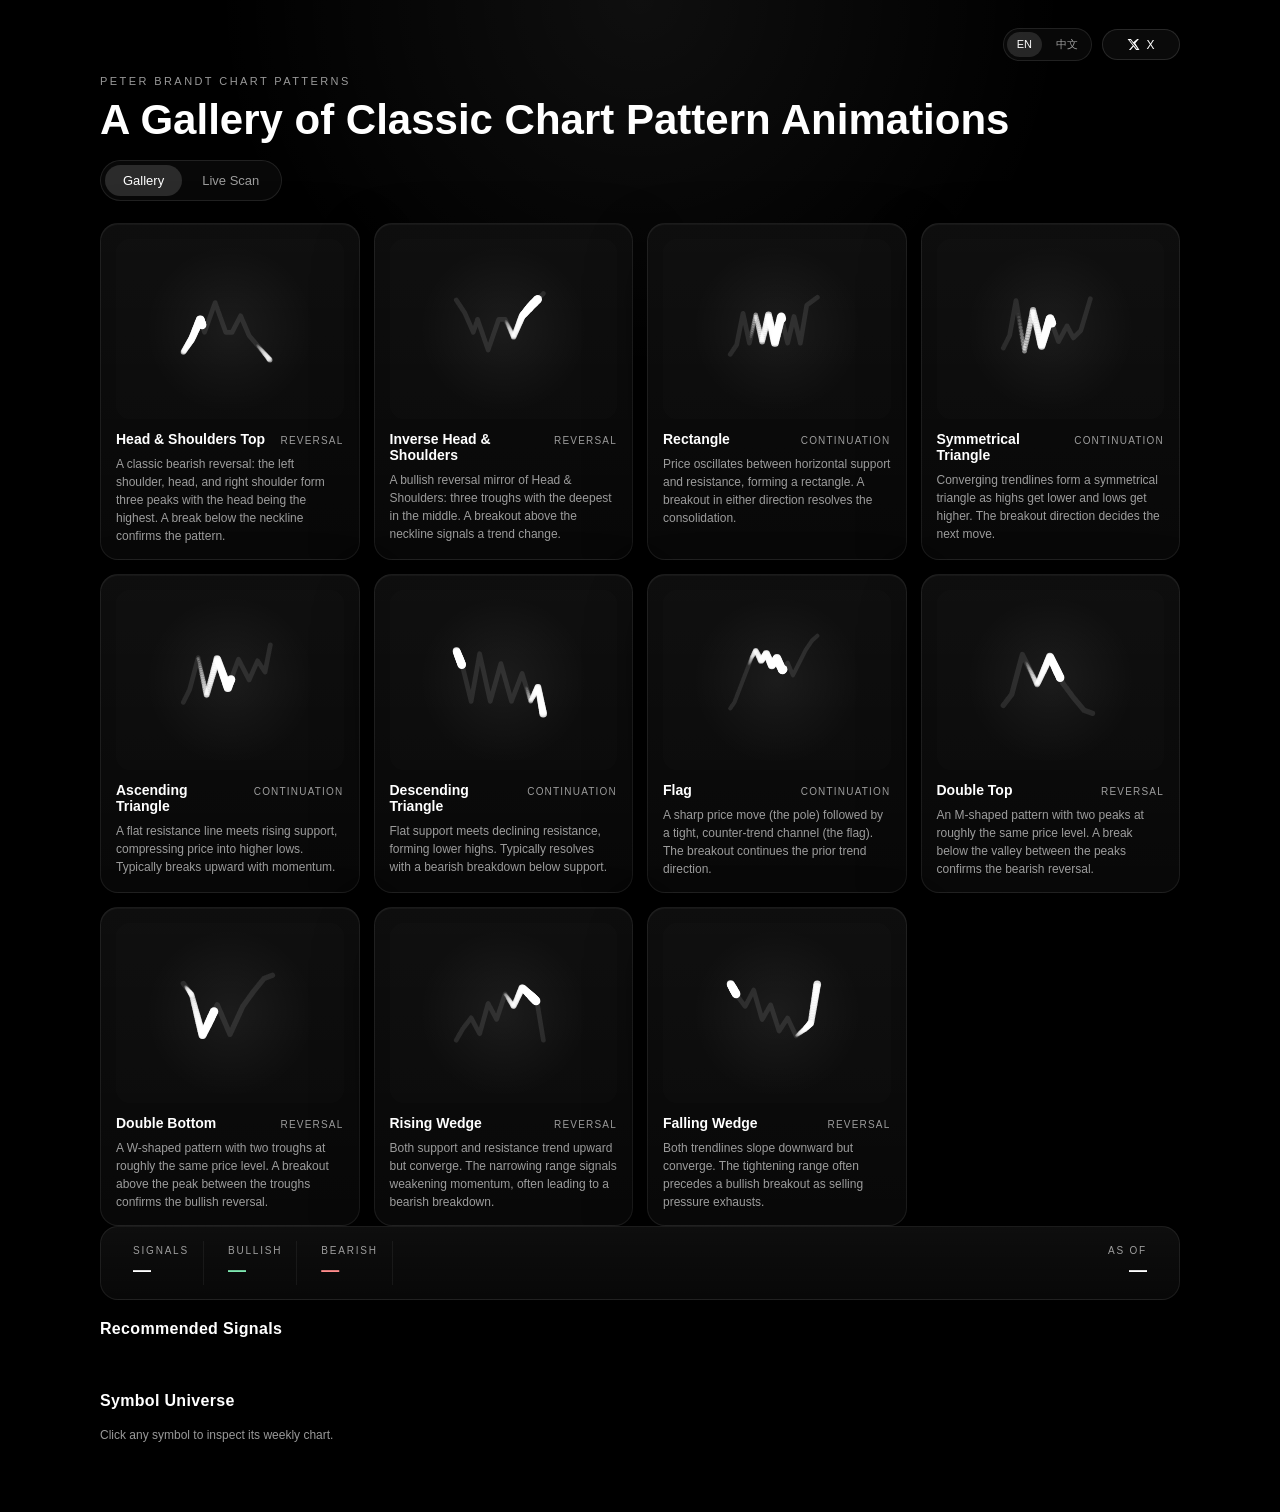
==== index.html @ 1c290e14 "feat: bring Symbol Universe back inside Live Scan tab Scan tab now has two sections stacked:   1. Re" ====
<!DOCTYPE html>
<html lang="en">
  <head>
    <meta charset="UTF-8" />
    <meta name="viewport" content="width=device-width, initial-scale=1.0" />
    <title>Chart Pattern Loaders — Peter Brandt</title>
    <link rel="stylesheet" href="./style.css?v=10" />
  </head>
  <body>
    <main class="page">
      <section class="hero">
        <div class="hero-bar">
          <div class="lang-switch" role="group" aria-label="Language switch">
            <button id="lang-en" class="lang-button is-active" type="button">EN</button>
            <button id="lang-zh" class="lang-button" type="button">中文</button>
          </div>
          <a
            class="repo-link"
            href="https://x.com/william69059201"
            target="_blank"
            rel="noreferrer"
          >
            <svg
              class="repo-link-icon"
              viewBox="0 0 24 24"
              aria-hidden="true"
              fill="currentColor"
            >
              <path
                d="M18.9 2H22l-6.77 7.74L23 22h-6.1l-4.77-6.24L6.67 22H3.56l7.24-8.28L1 2h6.26l4.31 5.7L18.9 2Zm-1.09 18h1.72L6.32 3.9H4.47L17.81 20Z"
              ></path>
            </svg>
            X
          </a>
        </div>
        <p id="hero-eyebrow" class="eyebrow">Mathematical Curve Motion</p>
        <h1 id="hero-title">A Gallery of Mathematical Loading Animations</h1>
        <nav class="view-tabs" role="tablist">
          <button id="tab-gallery" class="view-tab is-active" type="button" role="tab" data-view="gallery">Gallery</button>
          <button id="tab-scan" class="view-tab" type="button" role="tab" data-view="scan">Live Scan</button>
        </nav>
      </section>

      <section class="showcase" id="view-gallery">
        <section id="gallery" class="gallery" aria-label="Mathematical curve animation gallery"></section>
      </section>

      <section class="showcase scan-view" id="view-scan" hidden>
        <div class="scan-header">
          <div class="scan-summary" id="scan-summary">
            <div class="scan-summary-cell"><span class="scan-summary-label" data-sum-label="signals">Signals</span><span class="scan-summary-value" id="scan-signals">—</span></div>
            <div class="scan-summary-cell"><span class="scan-summary-label" data-sum-label="bullish">Bullish</span><span class="scan-summary-value scan-bull" id="scan-bullish">—</span></div>
            <div class="scan-summary-cell"><span class="scan-summary-label" data-sum-label="bearish">Bearish</span><span class="scan-summary-value scan-bear" id="scan-bearish">—</span></div>
            <div class="scan-summary-cell scan-summary-meta"><span class="scan-summary-label" data-sum-label="asof">As of</span><span class="scan-summary-value" id="scan-asof">—</span></div>
          </div>
        </div>
        <h2 class="scan-section-title" id="scan-candidates-title" data-scan-label="candidates">Recommended Signals</h2>
        <section id="scan-grid" class="scan-grid" aria-label="Weekly scan candidates"></section>
        <p id="scan-empty" class="scan-empty" hidden>Loading weekly scan data…</p>

        <h2 class="scan-section-title" id="universe-section-title" data-scan-label="universeTitle">Symbol Universe</h2>
        <p class="scan-section-hint" id="universe-section-hint" data-scan-label="universeHint">Click any symbol to inspect its weekly chart.</p>
        <div id="universe-groups" class="universe-groups"></div>
      </section>

    </main>

    <div id="viewer-modal" class="viewer-modal" aria-hidden="true">
      <div id="viewer-backdrop" class="viewer-backdrop"></div>
      <section id="viewer" class="viewer" aria-live="polite" role="dialog" aria-modal="true" aria-labelledby="viewer-title">
        <div class="viewer-preview">
          <div class="viewer-stage">
            <svg
              id="viewer-svg"
              class="viewer-svg"
              aria-hidden="true"
              viewBox="0 0 100 100"
              fill="none"
            >
              <g id="viewer-group">
                <path
                  id="viewer-path"
                  stroke="currentColor"
                  stroke-width="5"
                  stroke-linecap="round"
                  stroke-linejoin="round"
                  opacity="0.1"
                ></path>
              </g>
            </svg>
          </div>
          <div class="viewer-copy">
            <p id="viewer-tag" class="viewer-tag"></p>
            <h2 id="viewer-title" class="viewer-title"></h2>
            <p id="viewer-desc" class="viewer-desc"></p>
            <div class="viewer-section">
              <p id="viewer-trading-label" class="viewer-code-label">Trading Points</p>
              <dl id="viewer-trading" class="viewer-trading"></dl>
            </div>
            <div class="viewer-section">
              <p id="viewer-checklist-label" class="viewer-code-label">Checklist</p>
              <ul id="viewer-checklist" class="viewer-checklist"></ul>
            </div>
          </div>
        </div>

        <aside class="viewer-code-panel">
          <div class="viewer-code-head">
            <p id="viewer-code-label" class="viewer-code-label">Wisdom</p>
            <div class="viewer-actions">
              <button id="viewer-close" class="viewer-close" type="button">Close</button>
            </div>
          </div>
          <div id="viewer-code" class="viewer-code"></div>
          <div class="viewer-notes-block">
            <p id="viewer-notes-label" class="viewer-code-label">Brandt's Notes</p>
            <ul id="viewer-notes" class="viewer-notes"></ul>
          </div>
        </aside>
      </section>
    </div>

    <script src="./main.js?v=10"></script>
  </body>
</html>
---- style.css ----
:root {
  color-scheme: dark;
  --bg: #000;
  --panel: #050505;
  --panel-border: rgba(255, 255, 255, 0.08);
  --text: #fff;
  --muted: rgba(255, 255, 255, 0.6);
}

* {
  box-sizing: border-box;
}

html,
body {
  margin: 0;
  min-height: 100%;
}

body {
  font-family: "SF Pro Display", "PingFang SC", "Helvetica Neue", sans-serif;
  background:
    radial-gradient(circle at 50% 0%, rgba(255, 255, 255, 0.06), transparent 26%),
    #000;
  color: var(--text);
}

body.modal-open {
  overflow: hidden;
}

.page {
  min-height: 100vh;
  padding: 28px 20px 48px;
}

.hero {
  max-width: 1080px;
  margin: 0 auto 22px;
}

.hero-bar {
  display: flex;
  justify-content: flex-end;
  align-items: center;
  gap: 10px;
  margin-bottom: 14px;
}

.lang-switch {
  display: inline-flex;
  align-items: center;
  gap: 4px;
  padding: 3px;
  border-radius: 999px;
  border: 1px solid rgba(255, 255, 255, 0.1);
  background: rgba(255, 255, 255, 0.03);
}

.lang-button {
  appearance: none;
  border: 0;
  background: transparent;
  color: var(--muted);
  font: inherit;
  font-size: 11px;
  line-height: 1;
  padding: 7px 10px;
  border-radius: 999px;
  cursor: pointer;
}

.lang-button.is-active {
  background: rgba(255, 255, 255, 0.12);
  color: var(--text);
}

.repo-link {
  display: inline-flex;
  align-items: center;
  justify-content: center;
  gap: 6px;
  min-width: 78px;
  padding: 8px 11px;
  border-radius: 999px;
  border: 1px solid rgba(255, 255, 255, 0.12);
  background: rgba(255, 255, 255, 0.04);
  color: var(--text);
  text-decoration: none;
  font-size: 12px;
  line-height: 1;
  transition:
    background 180ms ease,
    border-color 180ms ease,
    transform 180ms ease;
}

.repo-link:hover {
  background: rgba(255, 255, 255, 0.08);
  border-color: rgba(255, 255, 255, 0.2);
  transform: translateY(-1px);
}

.repo-link-icon {
  width: 13px;
  height: 13px;
  flex-shrink: 0;
}

.repo-link-text {
  white-space: nowrap;
}

.showcase {
  max-width: 1080px;
  margin: 0 auto;
}

.eyebrow {
  margin: 0 0 10px;
  font-size: 11px;
  letter-spacing: 0.22em;
  text-transform: uppercase;
  color: var(--muted);
}

.hero h1 {
  margin: 0;
  font-size: clamp(24px, 4vw, 42px);
  line-height: 1.08;
  font-weight: 600;
}

.gallery {
  display: grid;
  grid-template-columns: repeat(auto-fit, minmax(220px, 1fr));
  gap: 14px;
}

.view-tabs {
  display: inline-flex;
  margin-top: 18px;
  padding: 4px;
  border-radius: 999px;
  border: 1px solid rgba(255, 255, 255, 0.1);
  background: rgba(255, 255, 255, 0.03);
  gap: 2px;
}

.view-tab {
  appearance: none;
  border: 0;
  background: transparent;
  color: var(--muted);
  font: inherit;
  font-size: 13px;
  line-height: 1;
  padding: 9px 18px;
  border-radius: 999px;
  cursor: pointer;
  transition: background 180ms ease, color 180ms ease;
}

.view-tab:hover {
  color: var(--text);
}

.view-tab.is-active {
  background: rgba(255, 255, 255, 0.14);
  color: var(--text);
}

.scan-view {
  display: flex;
  flex-direction: column;
  gap: 14px;
}

.scan-section-title {
  margin: 22px 0 4px;
  font-size: 16px;
  font-weight: 600;
  color: var(--text);
  letter-spacing: 0.02em;
}

.scan-section-title:first-of-type {
  margin-top: 6px;
}

.scan-section-hint {
  margin: 0 0 8px;
  color: var(--muted);
  font-size: 12px;
}

.scan-header {
  display: flex;
  justify-content: flex-start;
}

.scan-summary {
  display: flex;
  flex-wrap: wrap;
  gap: 10px;
  padding: 14px 18px;
  border: 1px solid var(--panel-border);
  border-radius: 18px;
  background:
    linear-gradient(180deg, rgba(255, 255, 255, 0.035), rgba(255, 255, 255, 0.01)),
    var(--panel);
  width: 100%;
}

.scan-summary-cell {
  display: flex;
  flex-direction: column;
  gap: 4px;
  min-width: 78px;
  padding: 4px 14px;
  border-right: 1px solid rgba(255, 255, 255, 0.06);
}

.scan-summary-cell:last-child {
  border-right: 0;
}

.scan-summary-meta {
  margin-left: auto;
  text-align: right;
}

.scan-summary-label {
  font-size: 10px;
  letter-spacing: 0.18em;
  text-transform: uppercase;
  color: var(--muted);
}

.scan-summary-value {
  font-size: 18px;
  font-weight: 600;
  color: var(--text);
}

.scan-bull { color: #7ee7b0; }
.scan-bear { color: #ff8c8c; }

.scan-empty {
  margin: 20px auto;
  color: var(--muted);
  font-size: 13px;
  text-align: center;
}

.scan-grid {
  display: grid;
  grid-template-columns: repeat(auto-fit, minmax(260px, 1fr));
  gap: 14px;
}

.scan-card {
  position: relative;
  padding: 16px;
  border: 1px solid var(--panel-border);
  border-radius: 18px;
  background:
    linear-gradient(180deg, rgba(255, 255, 255, 0.035), rgba(255, 255, 255, 0.01)),
    var(--panel);
  box-shadow:
    inset 0 1px 0 rgba(255, 255, 255, 0.04),
    0 24px 60px rgba(0, 0, 0, 0.36);
  cursor: pointer;
  transition: transform 180ms ease, border-color 180ms ease;
  display: flex;
  flex-direction: column;
  gap: 10px;
  text-decoration: none;
  color: inherit;
}

.scan-card:hover {
  transform: translateY(-2px);
  border-color: rgba(255, 255, 255, 0.2);
}

.scan-card-rank {
  position: absolute;
  top: 12px;
  right: 14px;
  font-family: "SF Mono", "JetBrains Mono", "Menlo", monospace;
  font-size: 10px;
  color: rgba(255, 255, 255, 0.3);
  letter-spacing: 0.08em;
}

.scan-card-head {
  display: flex;
  align-items: flex-start;
  justify-content: space-between;
  gap: 10px;
}

.scan-card-title {
  display: flex;
  flex-direction: column;
  gap: 3px;
  min-width: 0;
}

.scan-card-symbol {
  font-family: "SF Mono", "JetBrains Mono", "Menlo", monospace;
  font-size: 10px;
  letter-spacing: 0.1em;
  color: var(--muted);
}

.scan-card-name {
  font-size: 15px;
  font-weight: 600;
  color: var(--text);
  white-space: nowrap;
  overflow: hidden;
  text-overflow: ellipsis;
}

.scan-card-badge {
  font-size: 10px;
  padding: 4px 9px;
  border-radius: 999px;
  letter-spacing: 0.1em;
  text-transform: uppercase;
  font-weight: 600;
  white-space: nowrap;
}

.scan-card-badge.bull {
  background: rgba(126, 231, 176, 0.15);
  color: #7ee7b0;
  border: 1px solid rgba(126, 231, 176, 0.3);
}

.scan-card-badge.bear {
  background: rgba(255, 140, 140, 0.15);
  color: #ff8c8c;
  border: 1px solid rgba(255, 140, 140, 0.3);
}

.scan-card-badge.neutral {
  background: rgba(255, 255, 255, 0.06);
  color: rgba(255, 255, 255, 0.7);
  border: 1px solid rgba(255, 255, 255, 0.12);
}

.scan-card-strength {
  display: flex;
  align-items: baseline;
  gap: 10px;
  padding: 2px 0 4px;
}

.scan-card-final {
  font-family: "SF Mono", "JetBrains Mono", "Menlo", monospace;
  font-size: 13px;
  color: var(--muted);
}

.scan-card-patterns {
  display: flex;
  flex-wrap: wrap;
  gap: 6px;
}

.scan-pattern-chip {
  font-size: 11px;
  padding: 4px 9px;
  border-radius: 999px;
  border: 1px solid rgba(255, 255, 255, 0.1);
  background: rgba(255, 255, 255, 0.03);
  color: #f2f2f2;
}

.scan-pattern-chip.bull { border-color: rgba(126, 231, 176, 0.35); color: #9ff0c2; }
.scan-pattern-chip.bear { border-color: rgba(255, 140, 140, 0.35); color: #ffa8a8; }

.scan-card-score {
  color: #f5d87a;
  letter-spacing: 0.12em;
  font-size: 14px;
}

.universe-view {
  display: flex;
  flex-direction: column;
  gap: 20px;
}

.universe-header {
  padding: 14px 18px;
  border: 1px solid var(--panel-border);
  border-radius: 18px;
  background:
    linear-gradient(180deg, rgba(255, 255, 255, 0.035), rgba(255, 255, 255, 0.01)),
    var(--panel);
  display: flex;
  flex-direction: column;
  gap: 4px;
}

.universe-meta {
  display: flex;
  align-items: baseline;
  gap: 12px;
}

.universe-meta-label {
  font-size: 12px;
  letter-spacing: 0.16em;
  text-transform: uppercase;
  color: var(--muted);
}

.universe-meta-count {
  font-size: 24px;
  font-weight: 600;
  color: var(--text);
}

.universe-hint {
  margin: 0;
  font-size: 12px;
  color: var(--muted);
}

.universe-groups {
  display: flex;
  flex-direction: column;
  gap: 18px;
}

.universe-group {
  border: 1px solid var(--panel-border);
  border-radius: 18px;
  background:
    linear-gradient(180deg, rgba(255, 255, 255, 0.02), rgba(255, 255, 255, 0.005)),
    var(--panel);
  padding: 18px;
}

.universe-group-head {
  display: flex;
  align-items: baseline;
  justify-content: space-between;
  margin-bottom: 14px;
  gap: 12px;
}

.universe-group-title {
  font-size: 15px;
  font-weight: 600;
  color: var(--text);
  margin: 0;
}

.universe-group-count {
  font-size: 11px;
  letter-spacing: 0.14em;
  text-transform: uppercase;
  color: var(--muted);
}

.universe-grid {
  display: grid;
  grid-template-columns: repeat(auto-fill, minmax(200px, 1fr));
  gap: 10px;
}

.universe-cell {
  display: flex;
  flex-direction: column;
  gap: 6px;
  padding: 10px 12px;
  border-radius: 12px;
  border: 1px solid rgba(255, 255, 255, 0.06);
  background: rgba(255, 255, 255, 0.02);
  text-decoration: none;
  color: inherit;
  cursor: pointer;
  transition: background 150ms ease, border-color 150ms ease, transform 150ms ease;
}

.universe-cell:hover {
  background: rgba(255, 255, 255, 0.05);
  border-color: rgba(255, 255, 255, 0.18);
  transform: translateY(-1px);
}

.universe-cell-top {
  display: flex;
  align-items: center;
  justify-content: space-between;
  gap: 8px;
}

.universe-cell-symbol {
  font-family: "SF Mono", "JetBrains Mono", "Menlo", monospace;
  font-size: 10px;
  letter-spacing: 0.08em;
  color: var(--muted);
}

.universe-cell-chart {
  height: 48px;
  border-radius: 6px;
  background: rgba(255, 255, 255, 0.015);
  display: flex;
  align-items: stretch;
  overflow: hidden;
}

.universe-cell-chart svg {
  width: 100%;
  height: 100%;
}

.universe-cell-chart-empty {
  flex: 1;
  display: grid;
  place-items: center;
  color: rgba(255, 255, 255, 0.25);
  font-size: 12px;
}

.universe-cell-name {
  font-size: 13px;
  color: var(--text);
  white-space: nowrap;
  overflow: hidden;
  text-overflow: ellipsis;
  font-weight: 500;
}

.scan-card-details {
  display: grid;
  grid-template-columns: max-content 1fr max-content 1fr;
  column-gap: 12px;
  row-gap: 5px;
  padding: 10px 0 0;
  border-top: 1px solid rgba(255, 255, 255, 0.06);
  margin: 0;
}

.scan-card-details dt {
  font-size: 10px;
  letter-spacing: 0.12em;
  text-transform: uppercase;
  color: var(--muted);
  align-self: center;
}

.scan-card-details dd {
  margin: 0;
  font-size: 13px;
  color: #f2f2f2;
  font-family: "SF Mono", "JetBrains Mono", "Menlo", monospace;
}

.curve-card {
  padding: 15px 15px 14px;
  border: 1px solid var(--panel-border);
  border-radius: 18px;
  background:
    linear-gradient(180deg, rgba(255, 255, 255, 0.035), rgba(255, 255, 255, 0.01)),
    var(--panel);
  box-shadow:
    inset 0 1px 0 rgba(255, 255, 255, 0.04),
    0 24px 60px rgba(0, 0, 0, 0.36);
  cursor: pointer;
  transition:
    transform 180ms ease,
    border-color 180ms ease,
    background 180ms ease;
}

.curve-card:hover {
  transform: translateY(-2px);
  border-color: rgba(255, 255, 255, 0.16);
}

.curve-card.is-active {
  border-color: rgba(255, 255, 255, 0.24);
  background:
    linear-gradient(180deg, rgba(255, 255, 255, 0.06), rgba(255, 255, 255, 0.015)),
    var(--panel);
}

.curve-frame {
  min-height: 180px;
  display: grid;
  place-items: center;
  border-radius: 14px;
  background:
    radial-gradient(circle, rgba(255, 255, 255, 0.055), transparent 58%),
    rgba(255, 255, 255, 0.01);
}

.curve-svg {
  width: 118px;
  height: 118px;
  overflow: visible;
  flex-shrink: 0;
}

.curve-meta {
  display: flex;
  align-items: baseline;
  justify-content: space-between;
  gap: 10px;
  margin-top: 12px;
}

.curve-title {
  margin: 0;
  font-size: 14px;
  font-weight: 600;
}

.curve-tag {
  font-size: 10px;
  letter-spacing: 0.12em;
  text-transform: uppercase;
  color: var(--muted);
  white-space: nowrap;
}

.curve-desc {
  margin: 8px 0 0;
  font-size: 12px;
  line-height: 1.5;
  color: var(--muted);
}

.viewer-modal {
  position: fixed;
  inset: 0;
  z-index: 40;
  display: grid;
  place-items: center;
  overflow-y: auto;
  overscroll-behavior: contain;
  padding: 20px 16px;
  opacity: 0;
  pointer-events: none;
  visibility: hidden;
  transition: opacity 220ms ease, visibility 0s linear 220ms;
}

.viewer-backdrop {
  position: absolute;
  inset: 0;
  background: rgba(0, 0, 0, 0.74);
  backdrop-filter: blur(10px);
  opacity: 0;
  transition: opacity 260ms ease;
}

.viewer-modal.is-open,
.viewer-modal.is-entering {
  opacity: 1;
  pointer-events: auto;
  visibility: visible;
  transition: opacity 220ms ease, visibility 0s linear 0s;
}

.viewer-modal.is-open .viewer-backdrop,
.viewer-modal.is-entering .viewer-backdrop {
  opacity: 1;
}

.viewer {
  position: relative;
  z-index: 1;
  width: min(1040px, calc(100vw - 32px));
  display: grid;
  grid-template-columns: minmax(0, 1fr) minmax(300px, 0.9fr);
  gap: 14px;
  opacity: 0;
  transform-origin: top left;
  transform:
    translate(var(--viewer-translate-x, 0), var(--viewer-translate-y, 0))
    scale(var(--viewer-scale, 0.92));
  transition:
    transform 360ms cubic-bezier(0.2, 0.8, 0.2, 1),
    opacity 220ms ease;
}

.viewer-modal.is-open .viewer {
  opacity: 1;
  transform: translate(0, 0) scale(1);
}

.viewer-preview,
.viewer-code-panel {
  border: 1px solid var(--panel-border);
  border-radius: 20px;
  background:
    linear-gradient(180deg, rgba(255, 255, 255, 0.035), rgba(255, 255, 255, 0.01)),
    var(--panel);
  box-shadow:
    inset 0 1px 0 rgba(255, 255, 255, 0.04),
    0 24px 60px rgba(0, 0, 0, 0.36);
  min-height: 0;
}

.viewer-preview {
  padding: 18px;
  min-width: 0;
}

.viewer-stage {
  min-height: 320px;
  display: grid;
  place-items: center;
  border-radius: 16px;
  background:
    radial-gradient(circle, rgba(255, 255, 255, 0.06), transparent 60%),
    rgba(255, 255, 255, 0.01);
}

.viewer-svg {
  width: min(100%, 250px);
  height: auto;
  aspect-ratio: 1;
  overflow: visible;
  flex-shrink: 0;
}

.viewer-copy {
  margin-top: 14px;
}

.viewer-section {
  margin-top: 18px;
}

.viewer-notes-block {
  margin-top: 14px;
}

.viewer-trading {
  margin: 0;
  padding: 12px 14px;
  border-radius: 14px;
  border: 1px solid rgba(255, 255, 255, 0.06);
  background: rgba(255, 255, 255, 0.025);
  display: grid;
  grid-template-columns: max-content 1fr;
  column-gap: 14px;
  row-gap: 8px;
}

.viewer-trading dt {
  font-size: 11px;
  letter-spacing: 0.08em;
  text-transform: uppercase;
  color: var(--muted);
  line-height: 1.5;
  align-self: start;
}

.viewer-trading dd {
  margin: 0;
  font-size: 13px;
  line-height: 1.5;
  color: #f2f2f2;
}

.viewer-trading dd.reliability {
  letter-spacing: 0.18em;
  color: #f5d87a;
}

.viewer-trading dd.direction-bull {
  color: #7ee7b0;
}

.viewer-trading dd.direction-bear {
  color: #ff8c8c;
}

.viewer-trading dd.direction-neutral {
  color: #f2f2f2;
}

.viewer-checklist {
  list-style: none;
  margin: 0;
  padding: 12px 14px;
  border-radius: 14px;
  border: 1px solid rgba(255, 255, 255, 0.06);
  background: rgba(255, 255, 255, 0.025);
  display: grid;
  gap: 8px;
}

.viewer-checklist li {
  display: grid;
  grid-template-columns: 16px 1fr;
  gap: 10px;
  align-items: start;
  font-size: 13px;
  line-height: 1.5;
  color: #f2f2f2;
}

.viewer-checklist li::before {
  content: "";
  width: 14px;
  height: 14px;
  margin-top: 3px;
  border-radius: 4px;
  border: 1px solid rgba(255, 255, 255, 0.3);
  background:
    linear-gradient(135deg, rgba(126, 231, 176, 0.35), rgba(126, 231, 176, 0.08));
  background-image:
    url("data:image/svg+xml;utf8,<svg xmlns='http://www.w3.org/2000/svg' viewBox='0 0 14 14' fill='none' stroke='%237ee7b0' stroke-width='2.2' stroke-linecap='round' stroke-linejoin='round'><polyline points='3 7.5 6 10.5 11 4.5'/></svg>");
  background-size: 12px 12px;
  background-position: center;
  background-repeat: no-repeat;
}

.viewer-notes {
  list-style: none;
  margin: 0;
  padding: 12px 14px;
  border-radius: 14px;
  border: 1px solid rgba(255, 255, 255, 0.06);
  background: rgba(255, 255, 255, 0.025);
  display: grid;
  gap: 10px;
}

.viewer-notes li {
  font-size: 13px;
  line-height: 1.6;
  color: #f2f2f2;
  padding-left: 14px;
  position: relative;
}

.viewer-notes li::before {
  content: "▸";
  position: absolute;
  left: 0;
  color: rgba(255, 255, 255, 0.4);
}

.viewer-notes li.notes-subheading {
  padding-left: 0;
  margin-top: 6px;
  padding-top: 10px;
  border-top: 1px solid rgba(255, 255, 255, 0.08);
  font-size: 11px;
  letter-spacing: 0.18em;
  text-transform: uppercase;
  color: rgba(255, 255, 255, 0.55);
  line-height: 1.4;
}

.viewer-notes li.notes-subheading::before {
  content: "";
}

.viewer-notes li.notes-rule::before {
  content: "●";
  font-size: 9px;
  top: 3px;
  color: #f5d87a;
}

.viewer-tag,
.viewer-code-label {
  margin: 0 0 8px;
  font-size: 11px;
  letter-spacing: 0.18em;
  text-transform: uppercase;
  color: var(--muted);
}

.viewer-title {
  margin: 0;
  font-size: clamp(20px, 2.8vw, 28px);
  line-height: 1.08;
}

.viewer-desc {
  margin: 10px 0 0;
  max-width: 56ch;
  font-size: 13px;
  line-height: 1.6;
  color: var(--muted);
}

.viewer-code-panel {
  padding: 14px;
  min-width: 0;
  overflow: auto;
}

.viewer-code-head {
  display: flex;
  align-items: center;
  justify-content: space-between;
  gap: 12px;
  margin-bottom: 12px;
}

.viewer-actions {
  display: flex;
  align-items: center;
  gap: 8px;
}

.viewer-close {
  appearance: none;
  border: 1px solid rgba(255, 255, 255, 0.12);
  background: rgba(255, 255, 255, 0.03);
  color: var(--text);
  border-radius: 999px;
  padding: 8px 12px;
  font: inherit;
  cursor: pointer;
}

.viewer-code {
  margin: 0;
  min-height: 200px;
  max-height: calc(100vh - 170px);
  overflow: auto;
  padding: 14px;
  border-radius: 14px;
  background: #020202;
  border: 1px solid rgba(255, 255, 255, 0.06);
  color: #f5f5f5;
  font-family: "SF Pro Display", "PingFang SC", "Helvetica Neue", sans-serif;
  font-size: 13px;
  line-height: 1.6;
}

@media (max-width: 640px) {
  .page {
    padding: 22px 14px 32px;
  }

  .showcase {
    max-width: 1200px;
  }

  .gallery {
    grid-template-columns: 1fr;
  }

  .viewer {
    width: min(100vw - 24px, 760px);
    grid-template-columns: 1fr;
  }

  .viewer-trading {
    grid-template-columns: 1fr;
    row-gap: 4px;
  }

  .viewer-trading dt {
    margin-top: 6px;
  }

  .viewer-stage {
    min-height: 240px;
  }

  .curve-frame {
    min-height: 170px;
  }
}
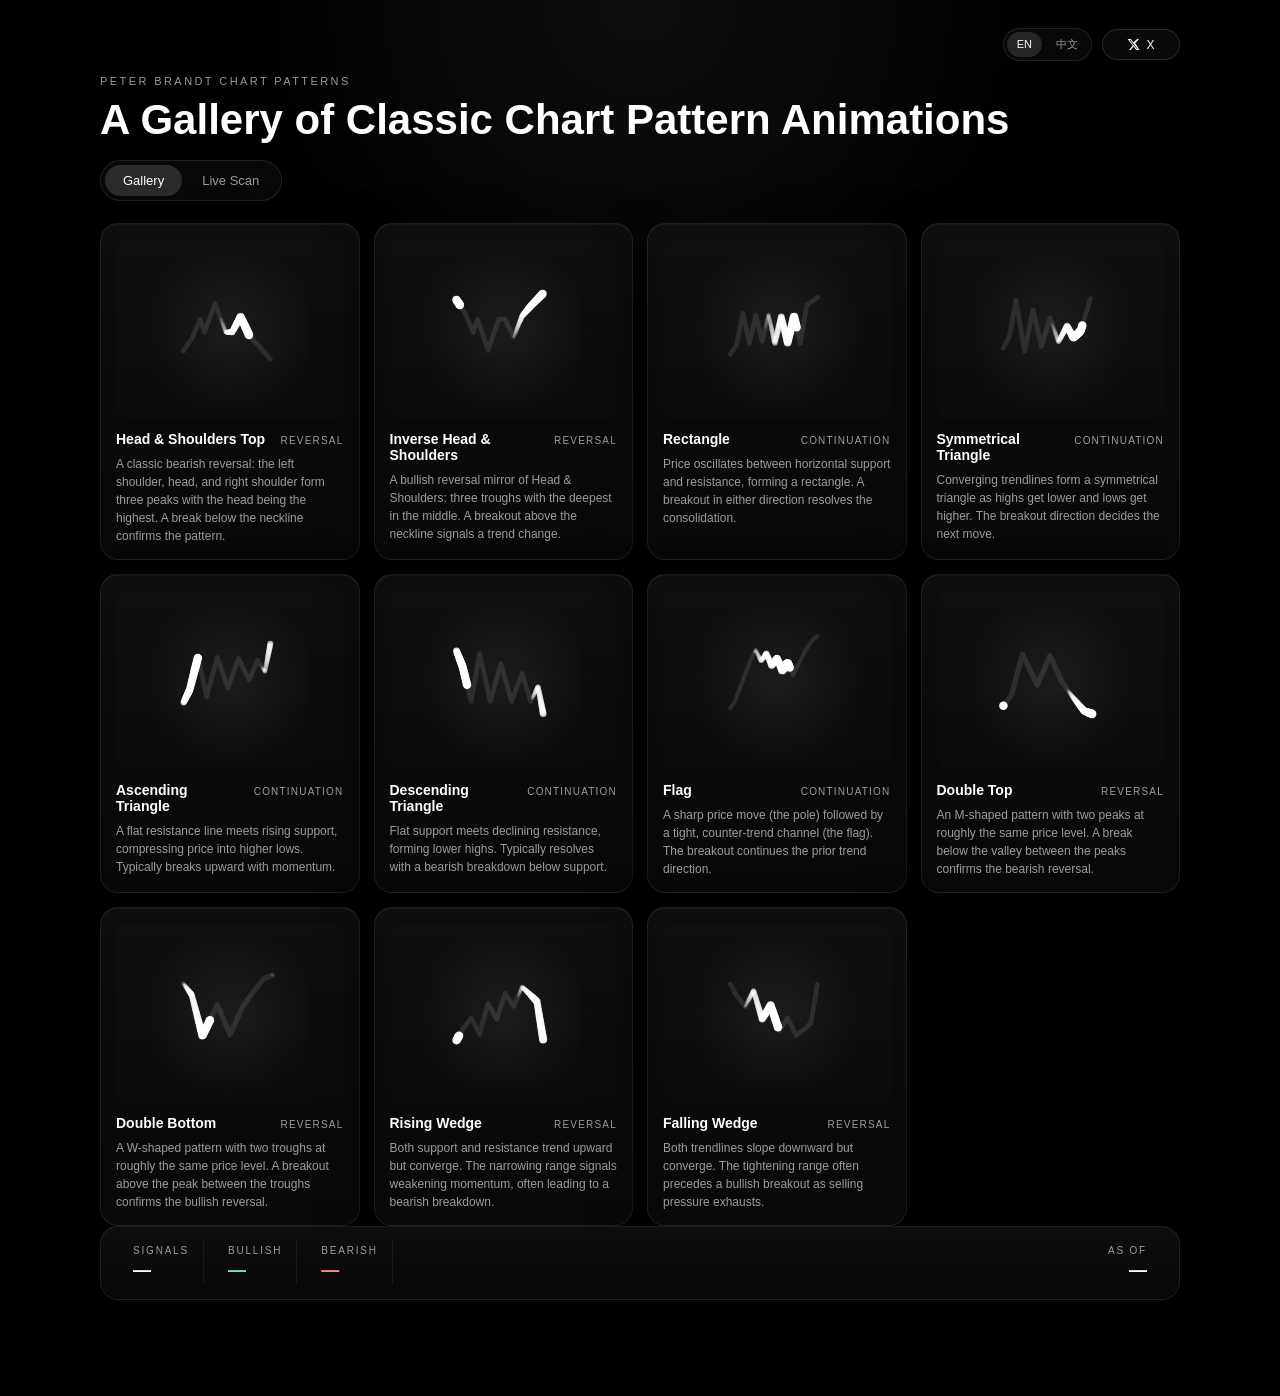
==== commit 29183b6f: "ui: drop Live Scan section headers for cleaner layout" ====
--- a/index.html
+++ b/index.html
@@ -4,7 +4,7 @@
     <meta charset="UTF-8" />
     <meta name="viewport" content="width=device-width, initial-scale=1.0" />
     <title>Chart Pattern Loaders — Peter Brandt</title>
-    <link rel="stylesheet" href="./style.css?v=10" />
+    <link rel="stylesheet" href="./style.css?v=11" />
   </head>
   <body>
     <main class="page">
@@ -54,12 +54,8 @@
             <div class="scan-summary-cell scan-summary-meta"><span class="scan-summary-label" data-sum-label="asof">As of</span><span class="scan-summary-value" id="scan-asof">—</span></div>
           </div>
         </div>
-        <h2 class="scan-section-title" id="scan-candidates-title" data-scan-label="candidates">Recommended Signals</h2>
         <section id="scan-grid" class="scan-grid" aria-label="Weekly scan candidates"></section>
         <p id="scan-empty" class="scan-empty" hidden>Loading weekly scan data…</p>
-
-        <h2 class="scan-section-title" id="universe-section-title" data-scan-label="universeTitle">Symbol Universe</h2>
-        <p class="scan-section-hint" id="universe-section-hint" data-scan-label="universeHint">Click any symbol to inspect its weekly chart.</p>
         <div id="universe-groups" class="universe-groups"></div>
       </section>
 
--- a/style.css
+++ b/style.css
@@ -176,22 +176,11 @@
   gap: 14px;
 }
 
-.scan-section-title {
-  margin: 22px 0 4px;
-  font-size: 16px;
-  font-weight: 600;
-  color: var(--text);
-  letter-spacing: 0.02em;
-}
-
-.scan-section-title:first-of-type {
-  margin-top: 6px;
-}
-
-.scan-section-hint {
-  margin: 0 0 8px;
-  color: var(--muted);
-  font-size: 12px;
+.universe-groups {
+  margin-top: 20px;
+  display: flex;
+  flex-direction: column;
+  gap: 18px;
 }
 
 .scan-header {
@@ -430,12 +419,6 @@
   margin: 0;
   font-size: 12px;
   color: var(--muted);
-}
-
-.universe-groups {
-  display: flex;
-  flex-direction: column;
-  gap: 18px;
 }
 
 .universe-group {
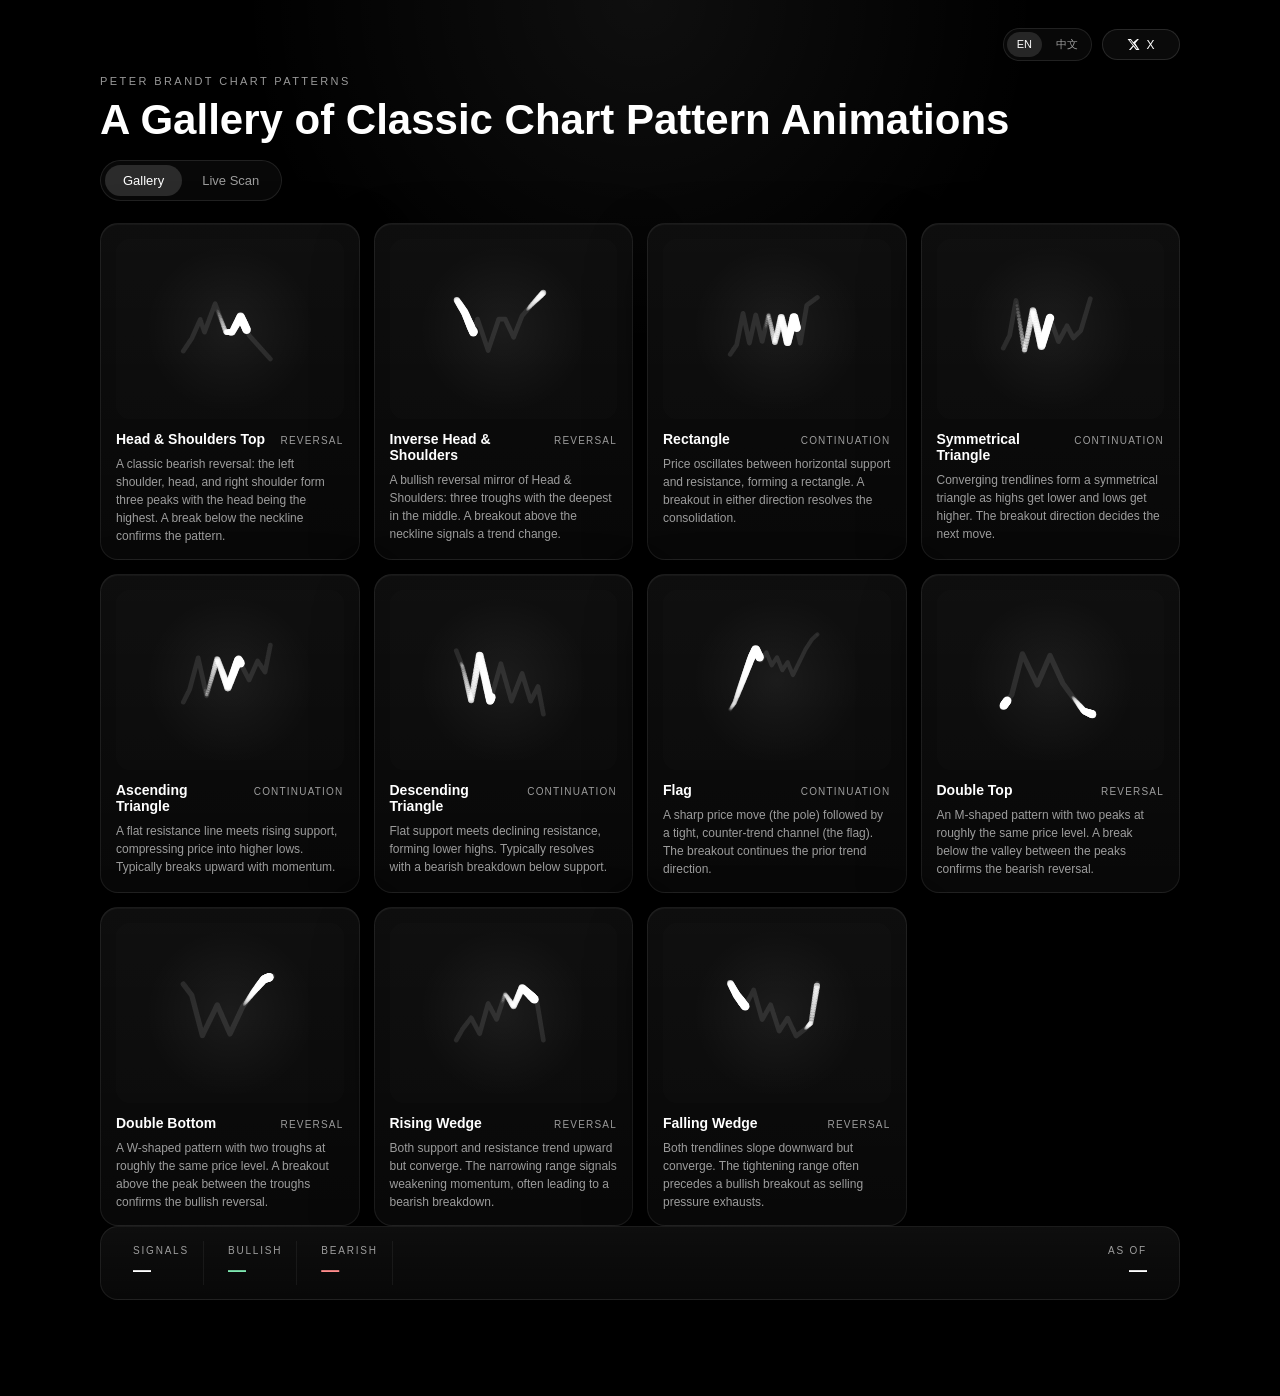
==== commit 23e8377f: "feat: volume confirmation, per-pattern R:R, weekly archive - scan_patterns output is now archived we" ====
--- a/index.html
+++ b/index.html
@@ -4,7 +4,7 @@
     <meta charset="UTF-8" />
     <meta name="viewport" content="width=device-width, initial-scale=1.0" />
     <title>Chart Pattern Loaders — Peter Brandt</title>
-    <link rel="stylesheet" href="./style.css?v=11" />
+    <link rel="stylesheet" href="./style.css?v=12" />
   </head>
   <body>
     <main class="page">
@@ -116,6 +116,6 @@
       </section>
     </div>
 
-    <script src="./main.js?v=10"></script>
+    <script src="./main.js?v=12"></script>
   </body>
 </html>
--- a/style.css
+++ b/style.css
@@ -371,6 +371,32 @@
 
 .scan-pattern-chip.bull { border-color: rgba(126, 231, 176, 0.35); color: #9ff0c2; }
 .scan-pattern-chip.bear { border-color: rgba(255, 140, 140, 0.35); color: #ffa8a8; }
+
+.scan-pattern-chip.is-primary {
+  background: rgba(245, 216, 122, 0.12);
+  border-color: rgba(245, 216, 122, 0.4);
+  font-weight: 600;
+}
+
+.vol-badge {
+  font-size: 11px;
+  padding: 3px 8px;
+  border-radius: 999px;
+  letter-spacing: 0.04em;
+  margin-left: auto;
+}
+
+.vol-ok {
+  background: rgba(126, 231, 176, 0.15);
+  color: #7ee7b0;
+  border: 1px solid rgba(126, 231, 176, 0.35);
+}
+
+.vol-warn {
+  background: rgba(255, 200, 100, 0.12);
+  color: #ffc96e;
+  border: 1px solid rgba(255, 200, 100, 0.35);
+}
 
 .scan-card-score {
   color: #f5d87a;
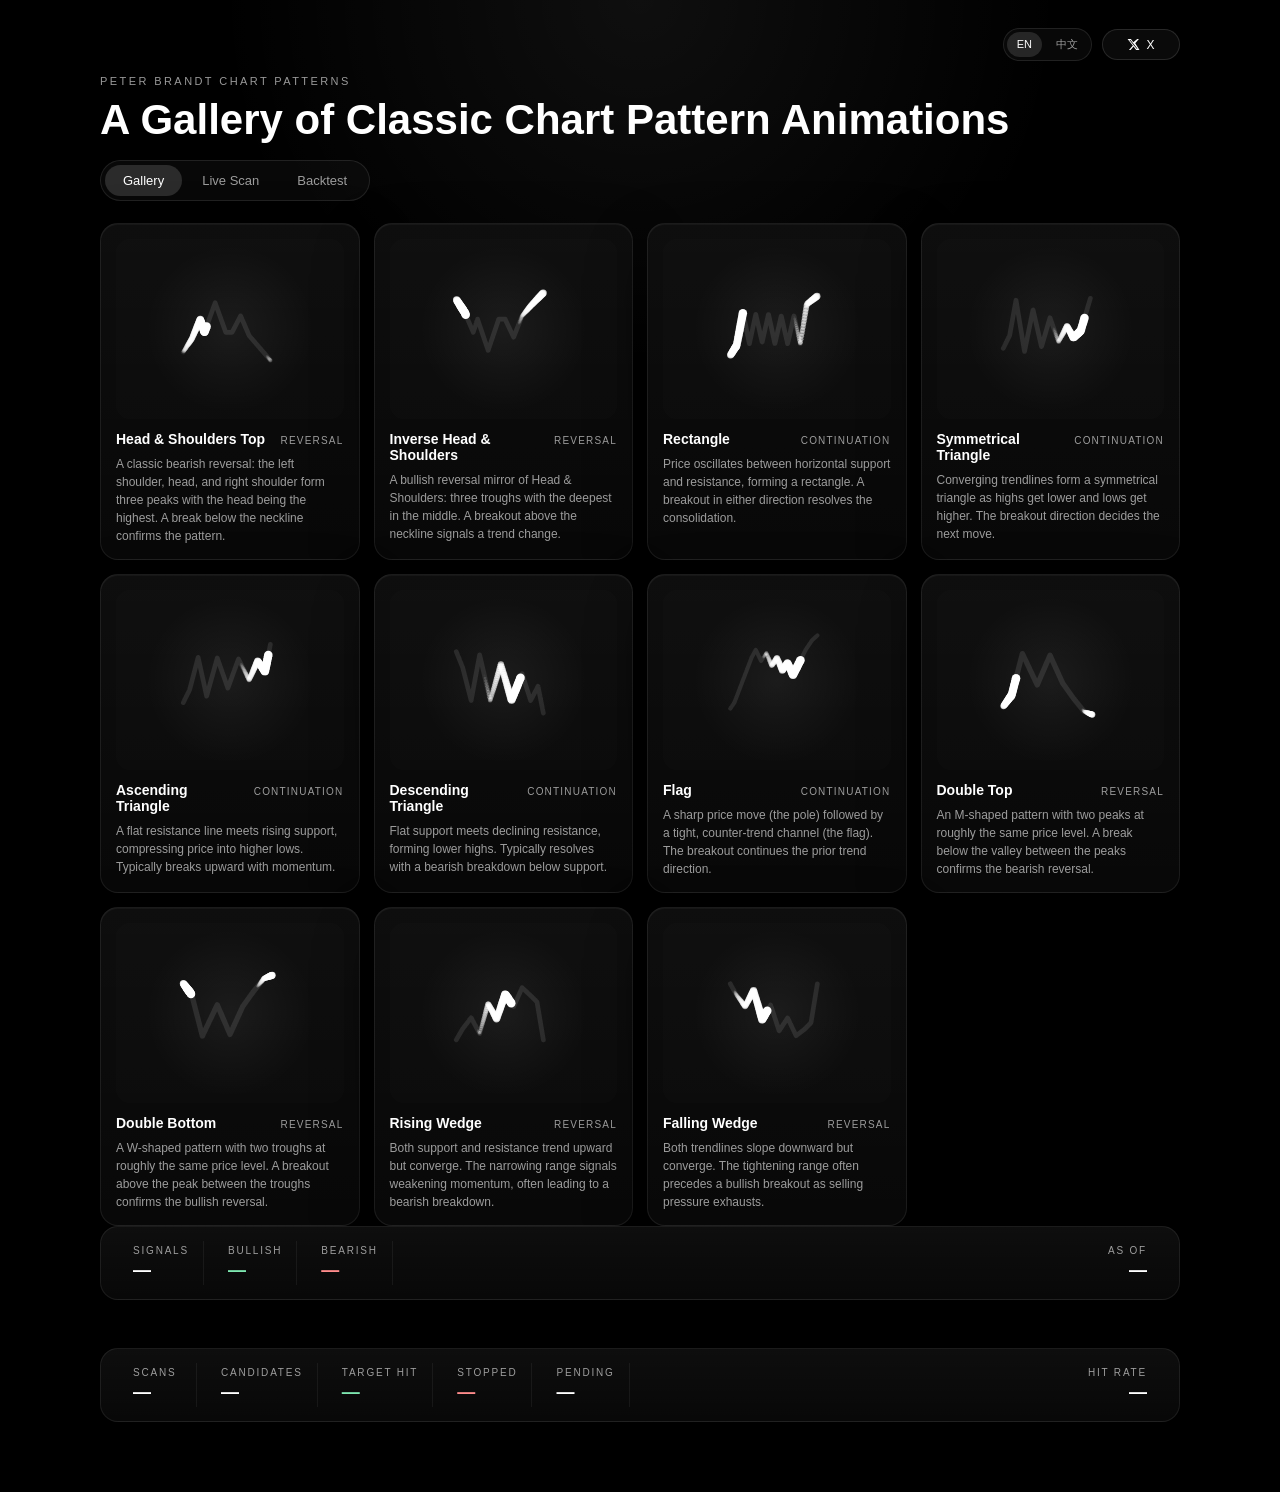
==== commit 4248dab6: "feat: Backtest tab with weekly auto-run Adds a third tab 'Backtest' showing scanner historical perfo" ====
--- a/index.html
+++ b/index.html
@@ -4,7 +4,7 @@
     <meta charset="UTF-8" />
     <meta name="viewport" content="width=device-width, initial-scale=1.0" />
     <title>Chart Pattern Loaders — Peter Brandt</title>
-    <link rel="stylesheet" href="./style.css?v=12" />
+    <link rel="stylesheet" href="./style.css?v=13" />
   </head>
   <body>
     <main class="page">
@@ -38,6 +38,7 @@
         <nav class="view-tabs" role="tablist">
           <button id="tab-gallery" class="view-tab is-active" type="button" role="tab" data-view="gallery">Gallery</button>
           <button id="tab-scan" class="view-tab" type="button" role="tab" data-view="scan">Live Scan</button>
+          <button id="tab-backtest" class="view-tab" type="button" role="tab" data-view="backtest">Backtest</button>
         </nav>
       </section>
 
@@ -57,6 +58,21 @@
         <section id="scan-grid" class="scan-grid" aria-label="Weekly scan candidates"></section>
         <p id="scan-empty" class="scan-empty" hidden>Loading weekly scan data…</p>
         <div id="universe-groups" class="universe-groups"></div>
+      </section>
+
+      <section class="showcase backtest-view" id="view-backtest" hidden>
+        <div class="scan-header">
+          <div class="scan-summary" id="backtest-summary">
+            <div class="scan-summary-cell"><span class="scan-summary-label" data-bt-label="scans">Scans</span><span class="scan-summary-value" id="bt-scans">—</span></div>
+            <div class="scan-summary-cell"><span class="scan-summary-label" data-bt-label="total">Candidates</span><span class="scan-summary-value" id="bt-total">—</span></div>
+            <div class="scan-summary-cell"><span class="scan-summary-label" data-bt-label="hit">Target Hit</span><span class="scan-summary-value scan-bull" id="bt-hit">—</span></div>
+            <div class="scan-summary-cell"><span class="scan-summary-label" data-bt-label="stop">Stopped</span><span class="scan-summary-value scan-bear" id="bt-stop">—</span></div>
+            <div class="scan-summary-cell"><span class="scan-summary-label" data-bt-label="pending">Pending</span><span class="scan-summary-value" id="bt-pending">—</span></div>
+            <div class="scan-summary-cell scan-summary-meta"><span class="scan-summary-label" data-bt-label="hitrate">Hit Rate</span><span class="scan-summary-value" id="bt-hitrate">—</span></div>
+          </div>
+        </div>
+        <div class="backtest-results" id="backtest-results"></div>
+        <p id="backtest-empty" class="scan-empty" hidden></p>
       </section>
 
     </main>
@@ -116,6 +132,6 @@
       </section>
     </div>
 
-    <script src="./main.js?v=12"></script>
+    <script src="./main.js?v=13"></script>
   </body>
 </html>
--- a/style.css
+++ b/style.css
@@ -170,10 +170,127 @@
   color: var(--text);
 }
 
-.scan-view {
+.scan-view,
+.backtest-view {
   display: flex;
   flex-direction: column;
   gap: 14px;
+}
+
+.backtest-results {
+  display: flex;
+  flex-direction: column;
+  gap: 8px;
+  margin-top: 8px;
+}
+
+.backtest-row {
+  display: grid;
+  grid-template-columns: 90px 80px 1fr 90px 90px 70px 70px;
+  gap: 10px;
+  align-items: center;
+  padding: 10px 14px;
+  border: 1px solid var(--panel-border);
+  border-radius: 12px;
+  background: rgba(255, 255, 255, 0.02);
+  font-size: 13px;
+  text-decoration: none;
+  color: inherit;
+  transition: background 150ms ease;
+}
+
+.backtest-row:hover {
+  background: rgba(255, 255, 255, 0.05);
+  border-color: rgba(255, 255, 255, 0.18);
+}
+
+.backtest-row-header {
+  font-size: 10px;
+  letter-spacing: 0.14em;
+  text-transform: uppercase;
+  color: var(--muted);
+  padding: 6px 14px;
+  background: transparent;
+  border: 0;
+}
+
+.backtest-row-header:hover {
+  background: transparent;
+  border: 0;
+}
+
+.bt-date {
+  font-family: "SF Mono", monospace;
+  font-size: 11px;
+  color: var(--muted);
+}
+
+.bt-sym {
+  font-family: "SF Mono", monospace;
+  font-size: 12px;
+  color: var(--text);
+  font-weight: 600;
+}
+
+.bt-pattern {
+  font-size: 12px;
+  color: #f2f2f2;
+  overflow: hidden;
+  text-overflow: ellipsis;
+  white-space: nowrap;
+}
+
+.bt-dir {
+  font-size: 10px;
+  padding: 3px 8px;
+  border-radius: 999px;
+  text-align: center;
+  font-weight: 600;
+}
+
+.bt-dir.bull { background: rgba(126, 231, 176, 0.15); color: #7ee7b0; border: 1px solid rgba(126, 231, 176, 0.3); }
+.bt-dir.bear { background: rgba(255, 140, 140, 0.15); color: #ff8c8c; border: 1px solid rgba(255, 140, 140, 0.3); }
+
+.bt-outcome {
+  font-size: 11px;
+  padding: 3px 8px;
+  border-radius: 999px;
+  text-align: center;
+  font-weight: 600;
+  font-family: "SF Mono", monospace;
+}
+
+.bt-outcome.target_hit { background: rgba(126, 231, 176, 0.18); color: #7ee7b0; border: 1px solid rgba(126, 231, 176, 0.4); }
+.bt-outcome.stop_hit { background: rgba(255, 140, 140, 0.18); color: #ff8c8c; border: 1px solid rgba(255, 140, 140, 0.4); }
+.bt-outcome.pending { background: rgba(255, 255, 255, 0.06); color: rgba(255, 255, 255, 0.7); }
+.bt-outcome.expired,
+.bt-outcome.no_levels,
+.bt-outcome.no_data { background: rgba(255, 255, 255, 0.04); color: rgba(255, 255, 255, 0.4); }
+
+.bt-weeks {
+  font-size: 12px;
+  text-align: right;
+  font-family: "SF Mono", monospace;
+  color: var(--muted);
+}
+
+.bt-score {
+  font-size: 12px;
+  text-align: right;
+  font-family: "SF Mono", monospace;
+  color: #f5d87a;
+}
+
+@media (max-width: 720px) {
+  .backtest-row {
+    grid-template-columns: 60px 1fr 70px 70px;
+  }
+  .backtest-row .bt-pattern,
+  .backtest-row .bt-weeks,
+  .backtest-row-header .bt-pattern,
+  .backtest-row-header .bt-weeks {
+    display: none;
+  }
 }
 
 .universe-groups {
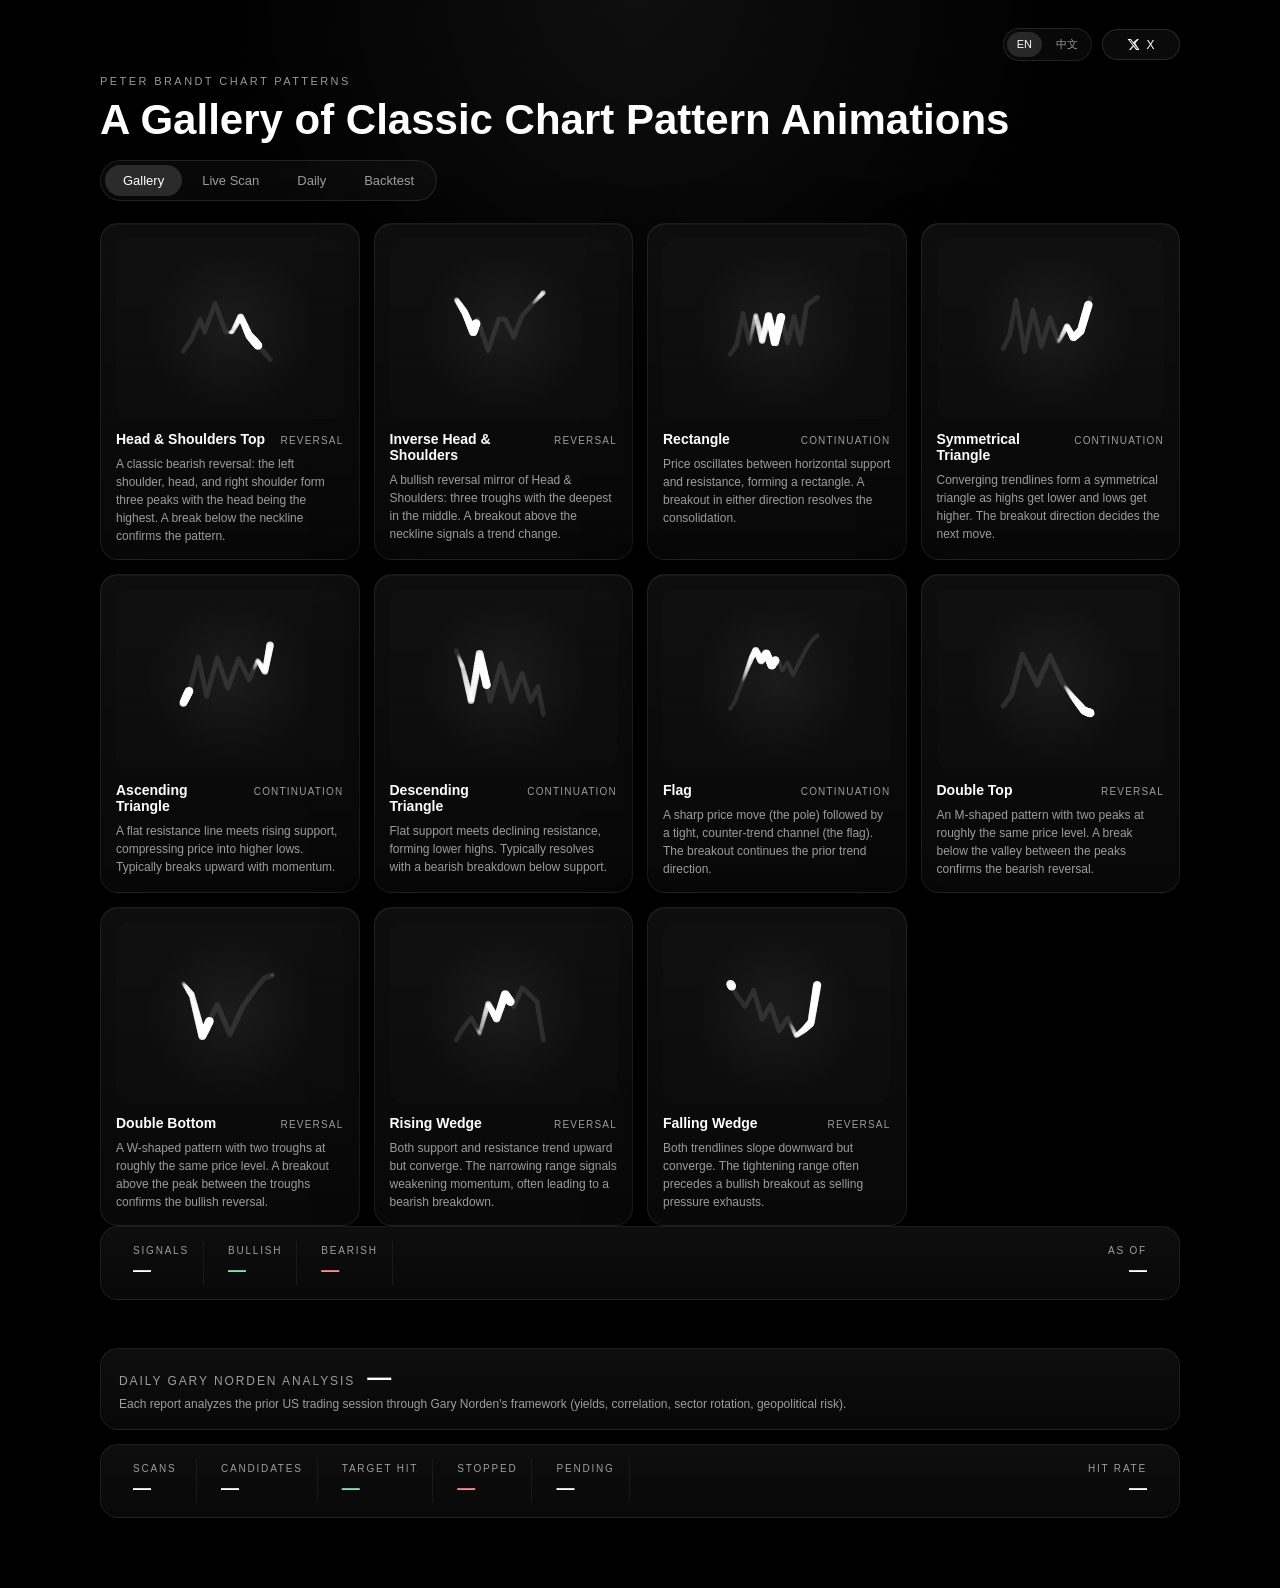
==== commit 806f6aab: "feat: Daily tab for Gary Norden analysis - New 'Daily / 每日分析' tab lists all generated reports newest" ====
--- a/index.html
+++ b/index.html
@@ -4,7 +4,7 @@
     <meta charset="UTF-8" />
     <meta name="viewport" content="width=device-width, initial-scale=1.0" />
     <title>Chart Pattern Loaders — Peter Brandt</title>
-    <link rel="stylesheet" href="./style.css?v=13" />
+    <link rel="stylesheet" href="./style.css?v=14" />
   </head>
   <body>
     <main class="page">
@@ -38,6 +38,7 @@
         <nav class="view-tabs" role="tablist">
           <button id="tab-gallery" class="view-tab is-active" type="button" role="tab" data-view="gallery">Gallery</button>
           <button id="tab-scan" class="view-tab" type="button" role="tab" data-view="scan">Live Scan</button>
+          <button id="tab-daily" class="view-tab" type="button" role="tab" data-view="daily">Daily</button>
           <button id="tab-backtest" class="view-tab" type="button" role="tab" data-view="backtest">Backtest</button>
         </nav>
       </section>
@@ -58,6 +59,18 @@
         <section id="scan-grid" class="scan-grid" aria-label="Weekly scan candidates"></section>
         <p id="scan-empty" class="scan-empty" hidden>Loading weekly scan data…</p>
         <div id="universe-groups" class="universe-groups"></div>
+      </section>
+
+      <section class="showcase daily-view" id="view-daily" hidden>
+        <div class="daily-header">
+          <div class="daily-meta">
+            <span class="daily-meta-label" data-daily-label="title">Daily Gary Norden Analysis</span>
+            <span class="daily-meta-count" id="daily-count">—</span>
+          </div>
+          <p class="daily-hint" data-daily-label="hint">Each report analyzes the prior US trading session through Gary Norden's framework (yields, correlation, sector rotation, geopolitical risk).</p>
+        </div>
+        <div class="daily-list" id="daily-list"></div>
+        <p id="daily-empty" class="scan-empty" hidden></p>
       </section>
 
       <section class="showcase backtest-view" id="view-backtest" hidden>
@@ -132,6 +145,6 @@
       </section>
     </div>
 
-    <script src="./main.js?v=13"></script>
+    <script src="./main.js?v=14"></script>
   </body>
 </html>
--- a/style.css
+++ b/style.css
@@ -171,10 +171,106 @@
 }
 
 .scan-view,
-.backtest-view {
+.backtest-view,
+.daily-view {
   display: flex;
   flex-direction: column;
   gap: 14px;
+}
+
+.daily-header {
+  padding: 14px 18px;
+  border: 1px solid var(--panel-border);
+  border-radius: 18px;
+  background:
+    linear-gradient(180deg, rgba(255, 255, 255, 0.035), rgba(255, 255, 255, 0.01)),
+    var(--panel);
+}
+
+.daily-meta {
+  display: flex;
+  align-items: baseline;
+  gap: 12px;
+  margin-bottom: 4px;
+}
+
+.daily-meta-label {
+  font-size: 12px;
+  letter-spacing: 0.16em;
+  text-transform: uppercase;
+  color: var(--muted);
+}
+
+.daily-meta-count {
+  font-size: 24px;
+  font-weight: 600;
+  color: var(--text);
+}
+
+.daily-hint {
+  margin: 0;
+  font-size: 12px;
+  color: var(--muted);
+  line-height: 1.6;
+}
+
+.daily-list {
+  display: flex;
+  flex-direction: column;
+  gap: 10px;
+}
+
+.daily-entry {
+  display: block;
+  padding: 16px 18px;
+  border: 1px solid var(--panel-border);
+  border-radius: 16px;
+  background:
+    linear-gradient(180deg, rgba(255, 255, 255, 0.025), rgba(255, 255, 255, 0.008)),
+    var(--panel);
+  text-decoration: none;
+  color: inherit;
+  transition: background 150ms ease, border-color 150ms ease, transform 150ms ease;
+}
+
+.daily-entry:hover {
+  transform: translateY(-1px);
+  background: rgba(255, 255, 255, 0.05);
+  border-color: rgba(255, 255, 255, 0.18);
+}
+
+.daily-entry-head {
+  display: flex;
+  align-items: baseline;
+  justify-content: space-between;
+  gap: 12px;
+  margin-bottom: 6px;
+}
+
+.daily-entry-date {
+  font-family: "SF Mono", "JetBrains Mono", "Menlo", monospace;
+  font-size: 13px;
+  color: #f5d87a;
+  font-weight: 600;
+  letter-spacing: 0.04em;
+}
+
+.daily-entry-title {
+  font-size: 14px;
+  color: var(--text);
+  font-weight: 600;
+  line-height: 1.4;
+}
+
+.daily-entry-preview {
+  font-size: 12px;
+  color: var(--muted);
+  line-height: 1.6;
+  margin: 0;
+  display: -webkit-box;
+  -webkit-line-clamp: 2;
+  -webkit-box-orient: vertical;
+  overflow: hidden;
 }
 
 .backtest-results {
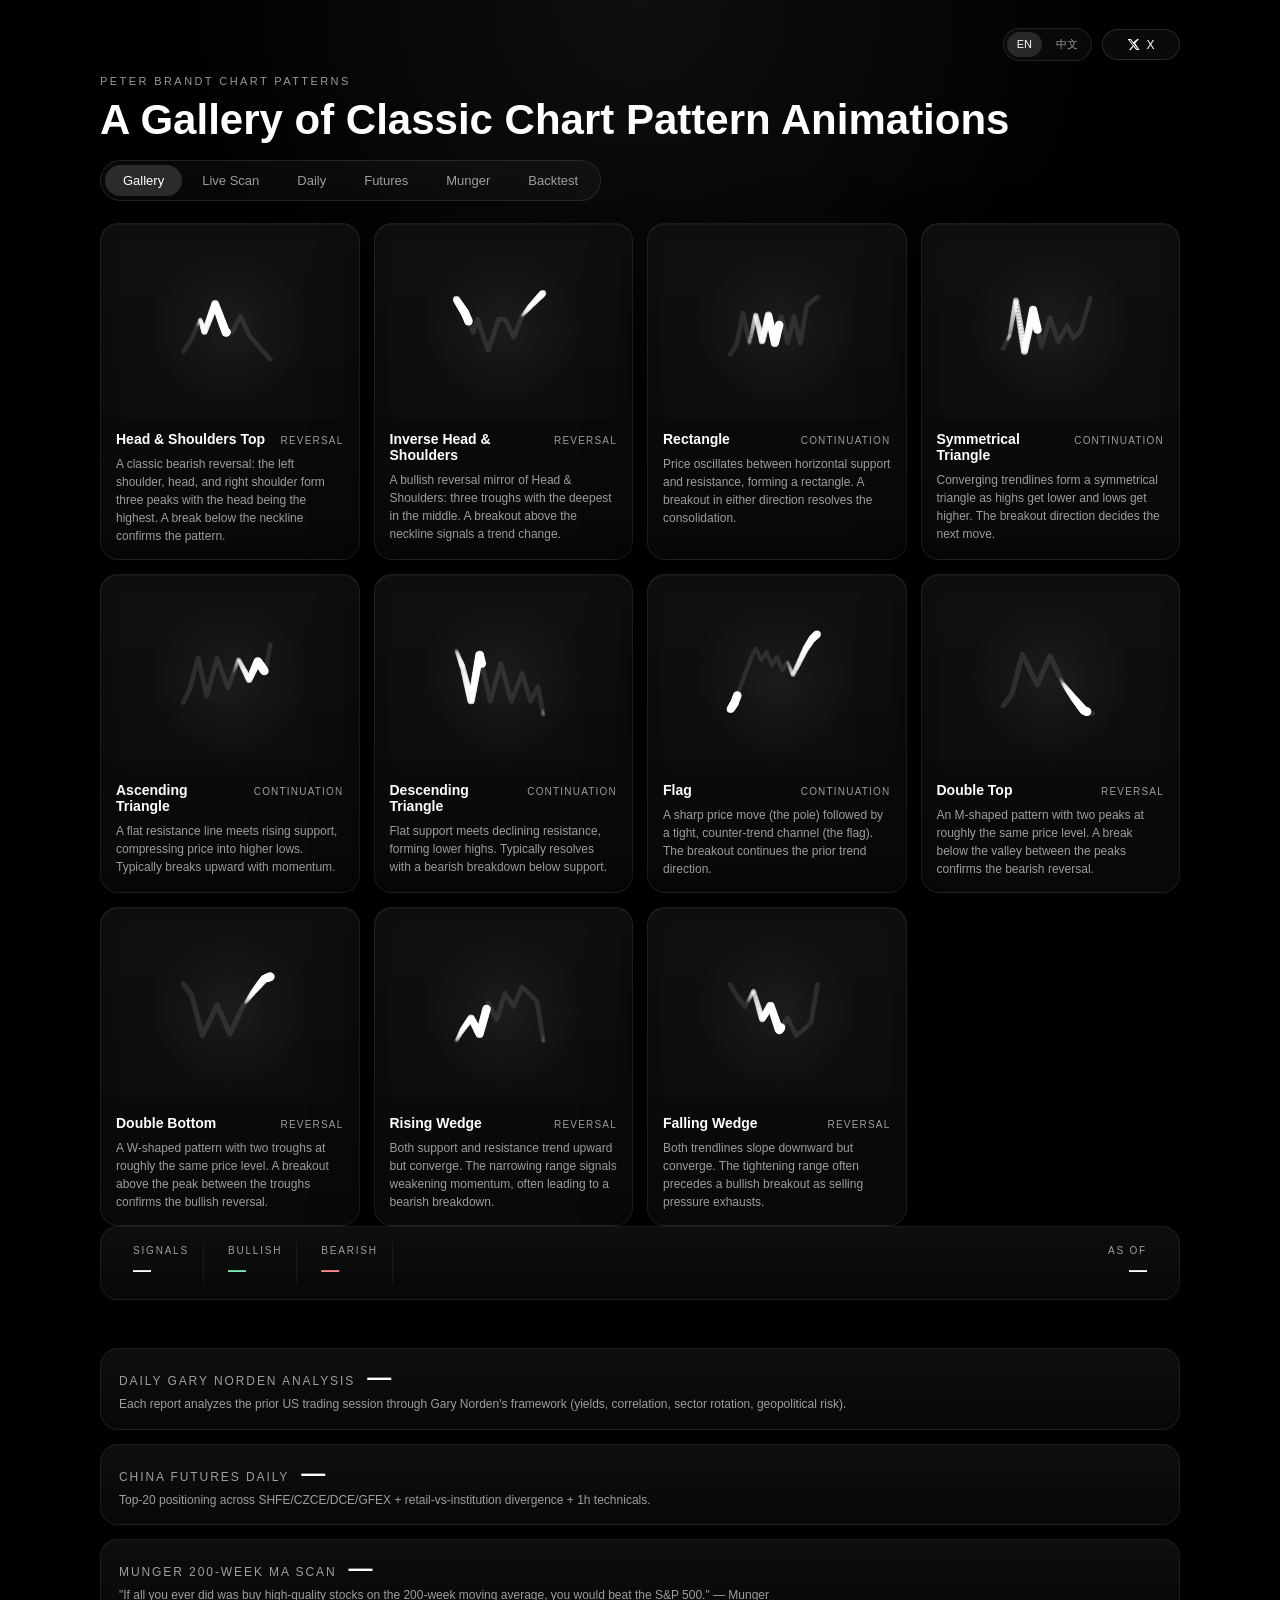
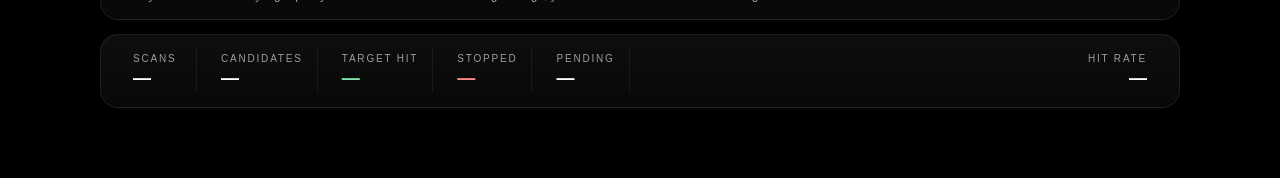
==== commit 637332b7: "feat: add Futures and Munger report tabs Generalizes the reports pipeline via build_reports.py (conf" ====
--- a/index.html
+++ b/index.html
@@ -4,7 +4,7 @@
     <meta charset="UTF-8" />
     <meta name="viewport" content="width=device-width, initial-scale=1.0" />
     <title>Chart Pattern Loaders — Peter Brandt</title>
-    <link rel="stylesheet" href="./style.css?v=14" />
+    <link rel="stylesheet" href="./style.css?v=15" />
   </head>
   <body>
     <main class="page">
@@ -39,6 +39,8 @@
           <button id="tab-gallery" class="view-tab is-active" type="button" role="tab" data-view="gallery">Gallery</button>
           <button id="tab-scan" class="view-tab" type="button" role="tab" data-view="scan">Live Scan</button>
           <button id="tab-daily" class="view-tab" type="button" role="tab" data-view="daily">Daily</button>
+          <button id="tab-futures" class="view-tab" type="button" role="tab" data-view="futures">Futures</button>
+          <button id="tab-munger" class="view-tab" type="button" role="tab" data-view="munger">Munger</button>
           <button id="tab-backtest" class="view-tab" type="button" role="tab" data-view="backtest">Backtest</button>
         </nav>
       </section>
@@ -71,6 +73,30 @@
         </div>
         <div class="daily-list" id="daily-list"></div>
         <p id="daily-empty" class="scan-empty" hidden></p>
+      </section>
+
+      <section class="showcase daily-view" id="view-futures" hidden>
+        <div class="daily-header">
+          <div class="daily-meta">
+            <span class="daily-meta-label" data-futures-label="title">China Futures Daily</span>
+            <span class="daily-meta-count" id="futures-count">—</span>
+          </div>
+          <p class="daily-hint" data-futures-label="hint">Top-20 positioning across SHFE/CZCE/DCE/GFEX + retail-vs-institution divergence + 1h technicals.</p>
+        </div>
+        <div class="daily-list" id="futures-list"></div>
+        <p id="futures-empty" class="scan-empty" hidden></p>
+      </section>
+
+      <section class="showcase daily-view" id="view-munger" hidden>
+        <div class="daily-header">
+          <div class="daily-meta">
+            <span class="daily-meta-label" data-munger-label="title">Munger 200-Week MA Scan</span>
+            <span class="daily-meta-count" id="munger-count">—</span>
+          </div>
+          <p class="daily-hint" data-munger-label="hint">"If all you ever did was buy high-quality stocks on the 200-week moving average, you would beat the S&P 500." — Munger</p>
+        </div>
+        <div class="daily-list" id="munger-list"></div>
+        <p id="munger-empty" class="scan-empty" hidden></p>
       </section>
 
       <section class="showcase backtest-view" id="view-backtest" hidden>
@@ -145,6 +171,6 @@
       </section>
     </div>
 
-    <script src="./main.js?v=14"></script>
+    <script src="./main.js?v=15"></script>
   </body>
 </html>
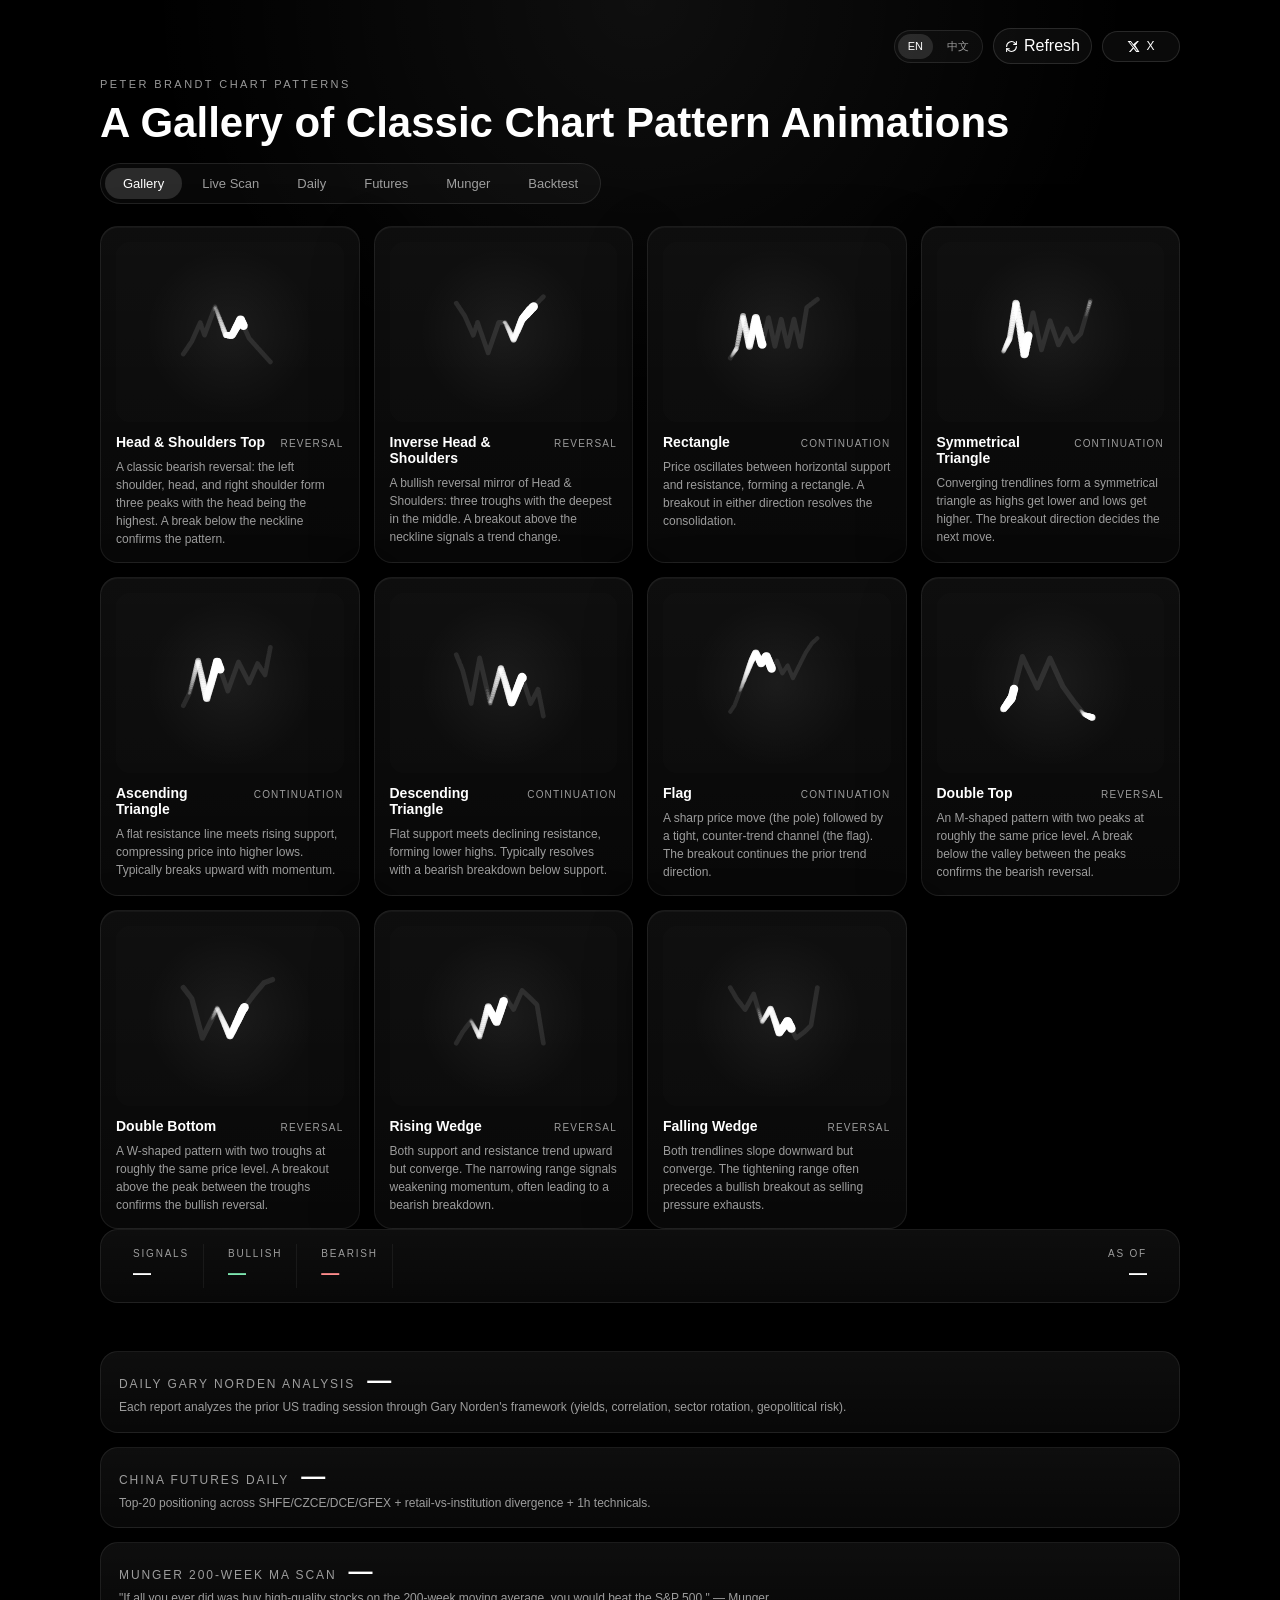
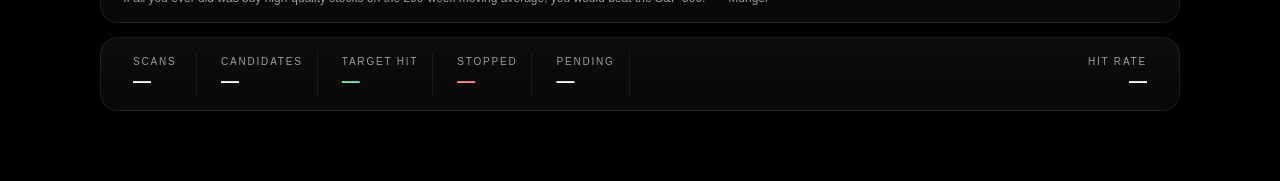
==== commit bffd343b: "refactor: separate per-source pipelines + manual refresh button - trigger_update.sh is the single di" ====
--- a/index.html
+++ b/index.html
@@ -4,7 +4,7 @@
     <meta charset="UTF-8" />
     <meta name="viewport" content="width=device-width, initial-scale=1.0" />
     <title>Chart Pattern Loaders — Peter Brandt</title>
-    <link rel="stylesheet" href="./style.css?v=15" />
+    <link rel="stylesheet" href="./style.css?v=16" />
   </head>
   <body>
     <main class="page">
@@ -14,6 +14,15 @@
             <button id="lang-en" class="lang-button is-active" type="button">EN</button>
             <button id="lang-zh" class="lang-button" type="button">中文</button>
           </div>
+          <button id="refresh-btn" class="repo-link refresh-btn" type="button" title="Run scan for the active tab">
+            <svg class="repo-link-icon" viewBox="0 0 24 24" aria-hidden="true" fill="none" stroke="currentColor" stroke-width="2" stroke-linecap="round" stroke-linejoin="round">
+              <path d="M21 12a9 9 0 0 1-15.38 6.36L3 16"></path>
+              <path d="M3 12a9 9 0 0 1 15.38-6.36L21 8"></path>
+              <polyline points="3 21 3 16 8 16"></polyline>
+              <polyline points="21 3 21 8 16 8"></polyline>
+            </svg>
+            <span id="refresh-label">Refresh</span>
+          </button>
           <a
             class="repo-link"
             href="https://x.com/william69059201"
@@ -115,6 +124,7 @@
       </section>
 
     </main>
+    <div id="refresh-toast" role="status" aria-live="polite"></div>
 
     <div id="viewer-modal" class="viewer-modal" aria-hidden="true">
       <div id="viewer-backdrop" class="viewer-backdrop"></div>
@@ -171,6 +181,6 @@
       </section>
     </div>
 
-    <script src="./main.js?v=15"></script>
+    <script src="./main.js?v=16"></script>
   </body>
 </html>
--- a/style.css
+++ b/style.css
@@ -106,6 +106,55 @@
   height: 13px;
   flex-shrink: 0;
 }
+
+.refresh-btn {
+  appearance: none;
+  cursor: pointer;
+  font: inherit;
+}
+
+.refresh-btn:disabled {
+  opacity: 0.5;
+  cursor: progress;
+}
+
+.refresh-btn.is-running .repo-link-icon {
+  animation: spin 1s linear infinite;
+}
+
+@keyframes spin {
+  to { transform: rotate(360deg); }
+}
+
+#refresh-toast {
+  position: fixed;
+  bottom: 20px;
+  right: 20px;
+  padding: 12px 18px;
+  border-radius: 12px;
+  border: 1px solid rgba(255, 255, 255, 0.12);
+  background: rgba(20, 20, 20, 0.96);
+  color: #f2f2f2;
+  font-size: 13px;
+  line-height: 1.5;
+  max-width: 360px;
+  z-index: 100;
+  box-shadow: 0 16px 40px rgba(0, 0, 0, 0.5);
+  transform: translateY(20px);
+  opacity: 0;
+  transition: opacity 200ms ease, transform 200ms ease;
+  pointer-events: none;
+}
+
+#refresh-toast.is-visible {
+  opacity: 1;
+  transform: translateY(0);
+  pointer-events: auto;
+}
+
+#refresh-toast.is-ok { border-color: rgba(126, 231, 176, 0.35); }
+#refresh-toast.is-error { border-color: rgba(255, 140, 140, 0.45); color: #ff8c8c; }
+#refresh-toast.is-info { border-color: rgba(245, 216, 122, 0.35); }
 
 .repo-link-text {
   white-space: nowrap;
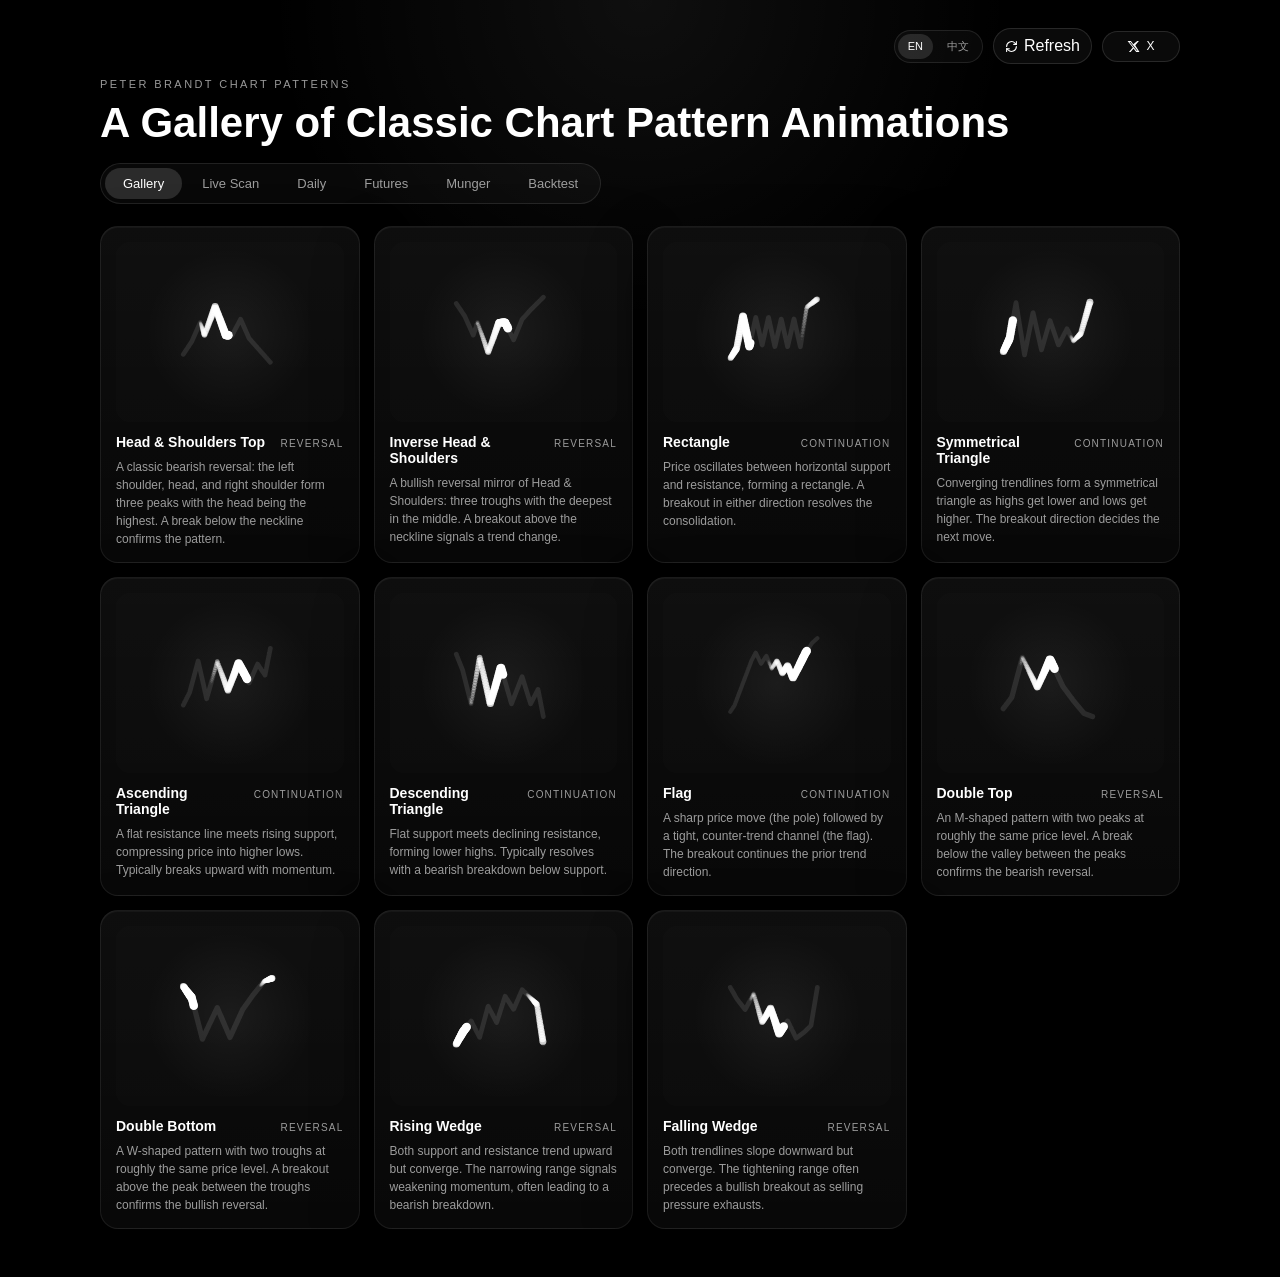
==== commit 656c18f2: "fix: tabs stacking because [hidden] overridden by .daily-view display:flex All three report views sh" ====
--- a/index.html
+++ b/index.html
@@ -4,7 +4,7 @@
     <meta charset="UTF-8" />
     <meta name="viewport" content="width=device-width, initial-scale=1.0" />
     <title>Chart Pattern Loaders — Peter Brandt</title>
-    <link rel="stylesheet" href="./style.css?v=16" />
+    <link rel="stylesheet" href="./style.css?v=17" />
   </head>
   <body>
     <main class="page">
--- a/style.css
+++ b/style.css
@@ -27,6 +27,11 @@
 
 body.modal-open {
   overflow: hidden;
+}
+
+/* Ensure [hidden] beats any later display rule on views */
+[hidden] {
+  display: none !important;
 }
 
 .page {
